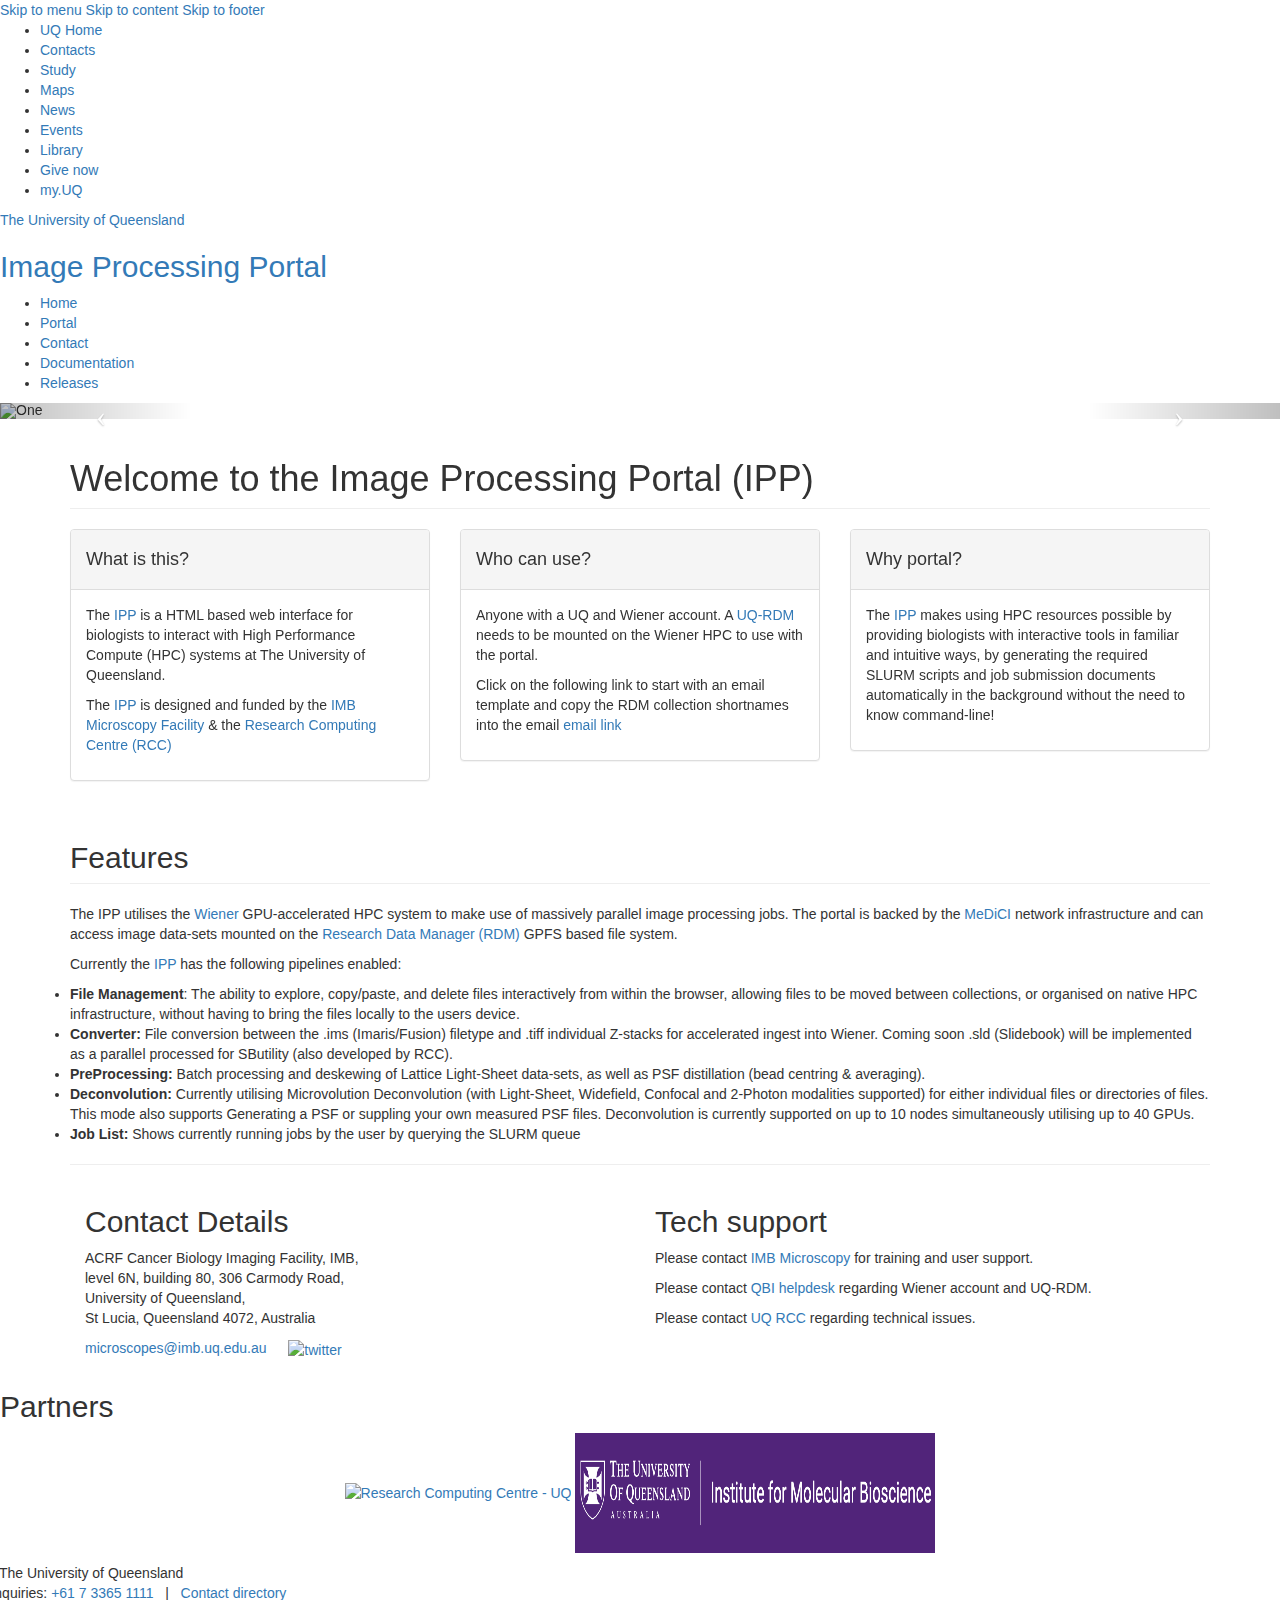
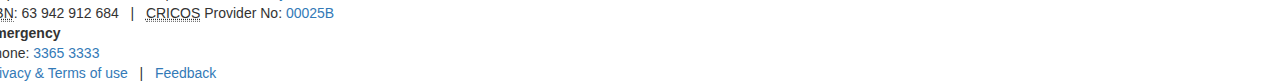
==== index.html @ eaac296a "remove google slides" ====
<!DOCTYPE html>
<!--[if lt IE 7]> <html class="lt-ie9 lt-ie8 lt-ie7" lang="en" dir="ltr"> <![endif]-->
<!--[if IE 7]> <html class="lte-ie7 lt-ie9 lt-ie8" lang="en" dir="ltr"> <![endif]-->
<!--[if IE 8]> <html class="lte-ie8 lt-ie9" lang="en" dir="ltr"> <![endif]-->
<!--[if lte IE 9]> <html class="lte-ie9" lang="en" dir="ltr"> <![endif]-->
<!--[if gt IE 9]><!-->
<html xmlns="http://www.w3.org/1999/xhtml" lang="en" dir="ltr">
<!--<![endif]-->
<head>
<meta http-equiv="Content-Type" content="text/html; charset=utf-8" />
<meta http-equiv="encoding" content="utf-8" />


<!-- Bootstrap Core CSS -->
<link href="bootstrap.min.css" rel="stylesheet">


<link rel="shortcut icon" href="https://web-publishing.uq.edu.au/sites/all/themes/custom/uq_standard/favicon.ico" type="image/vnd.microsoft.icon" />
<meta name="viewport" content="width=device-width,initial-scale=1" />
<title>Image Processing Portal - The University of Queensland, Australia</title>
<!--link type="text/css" rel="stylesheet" href="https://static.uq.net.au/v1/fonts/Roboto/roboto.css" media="all" />
<style type="text/css" media="all">
@import url("https://web-publishing.uq.edu.au/sites/all/themes/custom/uq_standard/css/styles.css?olt1wp");
</style>
<style type="text/css" media="print">
@import url("https://web-publishing.uq.edu.au/sites/all/themes/custom/uq_standard/css/print.css?olt1wp");
</style-->

<style type="text/css" media="all">
@import url("style/uq/css/styles.css");
</style>
<style type="text/css" media="print">
@import url("style/uq/css/print.css");
</style>


</head>
<div class="skip-link"> <a href="#main-menu" class="element-invisible element-focusable">Skip to menu</a> <a href="#main-content" class="element-invisible element-focusable">Skip to content</a> <a href="#site-footer" class="element-invisible element-focusable">Skip to footer</a> </div>
<div class="site-header">
  <div class="site-header__global-menu">
    <div class="global-menu hide-for-small-only">
      <ul class="global-menu__list">
        <li class="global-menu__item"><a href="https://www.uq.edu.au/" accesskey="1" class="global-menu__link">UQ Home</a></li>
        <li class="global-menu__item"><a href="https://www.uq.edu.au/contacts/" accesskey="2" class="global-menu__link">Contacts</a></li>
        <li class="global-menu__item"><a href="https://www.uq.edu.au/study/" accesskey="3" class="global-menu__link">Study</a></li>
        <li class="global-menu__item"><a href="https://www.uq.edu.au/maps/" accesskey="4" class="global-menu__link">Maps</a></li>
        <li class="global-menu__item"><a href="https://www.uq.edu.au/news/" accesskey="5" class="global-menu__link">News</a></li>
        <li class="global-menu__item"><a href="https://www.uq.edu.au/events/" accesskey="6" class="global-menu__link">Events</a></li>
        <li class="global-menu__item"><a href="https://www.library.uq.edu.au/" accesskey="7" class="global-menu__link">Library</a></li>
        <li class="global-menu__item"><a href="https://www.uq.edu.au/giving/" class="global-menu__link">Give now</a></li>
        <li class="global-menu__item"><a href="https://my.uq.edu.au/" accesskey="8" class="global-menu__link">my.UQ</a></li>
      </ul>
    </div>
  </div>
  <div class="site-header__content">
    <div class="columns medium-11 large-8"> <a href="https://www.uq.edu.au/" title="UQ Homepage" class="uq-logo">The University of Queensland</a>
      <h2 class="site-title has-2-lines"><a class="site-title__link" rel="home" title="Image Processing Portal" href="https://uq.edu.au/">Image Processing Portal<br>
        </a></h2>
    </div>
  </div>
</div>
  <div class="navigation">
    <div class="region region-navigation">
      <div id="block-system-main-menu" class="block block-system block-menu main-menu">
        <ul class="menu" id="main-menu">
          <li class="leaf"><a id="home-btn" href="#" title="home" class="menu__link active">Home</a></li>
          <li class="leaf"><a id="portal-btn" target="_blank" href="/" title="portal" class="menu__link">Portal</a></li>
          <li class="leaf"><a id="contact-btn" href="#contact" title="contact" class="menu__link">Contact</a></li>
          <li class="leaf"><a id="support-btn" target="_blank" href="https://uq-rcc.github.io/ipp-docs/" title="support" class="menu__link">Documentation</a></li>
          <li class="leaf"><a id="releases-btn" target="_blank" href="https://github.com/UQ-RCC/ipp/releases" title="releases" class="menu__link">Releases</a></li>
        </ul>
      </div>
    </div>
  </div>
  <!-- Header Carousel -->
  <header id="myCarousel" class="carousel slide" ng-hide="toolbarHidden">
      <!-- Indicators -->
      <ol class="carousel-indicators">
          <li data-target="#myCarousel" data-slide-to="0" class="active"></li>
          <li data-target="#myCarousel" data-slide-to="1"></li>
      </ol>

      <!-- Wrapper for slides -->
      <div class="carousel-inner">
          <div class="item active carousel-share">
              <img src="images/microscopy/facilities-hero1.jpg" alt="One"/>
          </div>
          <div class="item carousel-share">
              <img src="images/microscopy/facilities-hero2.jpg" alt="Two"/>
          </div>
      </div>

      <!-- Controls -->
      <a class="left carousel-control" href="#myCarousel" data-slide="prev">
          <span class="icon-prev"></span>
      </a>
      <a class="right carousel-control" href="#myCarousel" data-slide="next">
          <span class="icon-next"></span>
      </a>
  </header>


<div class="page">
      <div class="container">
        <!-- Marketing Icons Section -->
        <div class="row">
            <div class="col-lg-12">
                <h1 class="page-header">
                    Welcome to the Image Processing Portal (IPP)
                </h1>
            </div>
            <div class="col-md-4">
                <div class="panel panel-default">
                    <div class="panel-heading">
                        <h4><i class="fa fa-fw fa-magic"></i> What is this? </h4>
                    </div>
                    <div class="panel-body">
                      <p>The <a href="https://imbmicroscopy.rcc.uq.edu.au/">IPP</a> is a HTML based web interface for biologists to interact with High Performance Compute (HPC) systems at The University of Queensland. <p/>
                         The <a href="https://imbmicroscopy.rcc.uq.edu.au/">IPP</a> is designed and funded by the <a href="https://imb.uq.edu.au/microscopes">IMB Microscopy Facility</a> & the <a href="https://rcc.uq.edu.au"> Research Computing Centre (RCC)</a></p>
                      <p>
                    </div>
                </div>
            </div>
            <div class="col-md-4">
                <div class="panel panel-default">
                    <div class="panel-heading">
                        <h4><i class="fa fa-user fa-fw"></i> Who can use? </h4>
                    </div>
                    <div class="panel-body">
                        <p> Anyone with a UQ and Wiener account. A <a href="https://research.uq.edu.au/rmbt/uqrdm">UQ-RDM</a> needs to be mounted on the Wiener HPC to use with the portal. 
                        <p> Click on the following link to start with an email template and copy the RDM collection shortnames into the email <a href="mailto:helpdesk@qbi.uq.edu.au?cc=microscopes@imb.uq.edu.au,h.nguyen30@uq.edu.au&subject=Wiener HPC Portal Access&body=Could you please provide me with access to the Wiener HPC via the Image Processing Portal%0A%0A I would also like to have access to the CVL desktops at Wiener.%0A%0A In addition, I will require the following RDM collections mounted on both Wiener and my institute caches:%0A* RDM short name %0A%0A%0ABest regards,">email link</a>
                    </div>
                </div>
            </div>
            <div class="col-md-4">
                <div class="panel panel-default">
                    <div class="panel-heading">
                        <h4><i class="fa fa-fw fa-cog"></i> Why portal? </h4>
                    </div>
                    <div class="panel-body">
                      <p>The <a href="https://imbmicroscopy.rcc.uq.edu.au/">IPP</a> makes using HPC resources possible by providing biologists with interactive tools in familiar and intuitive ways, by generating the required SLURM scripts and job submission documents automatically in the background without the need to know command-line! </p>
                    </div>
                </div>
            </div>
        </div>

        <!-- Features Section -->
        <div class="row" id="Features">
            <div class="col-lg-12">
                <h2 class="page-header">Features</h2>
            </div>
            <div class="col-lg-12">
              <p>The IPP utilises the <a href="https://rcc.uq.edu.au/wiener">Wiener</a> GPU-accelerated HPC system to make use of massively parallel image processing jobs. 
                The portal is backed by the <a href="https://rcc.uq.edu.au/data-storage">MeDiCI</a> network infrastructure and can access image data-sets mounted on the <a href="https://research.uq.edu.au/rmbt/uqrdm">Research Data Manager (RDM)</a> GPFS based file system.</p>  
              
                <p>Currently the <a href="https://imbmicroscopy.rcc.uq.edu.au/">IPP</a> has the following pipelines enabled:<p/>
                <li> <b>File Management</b>: The ability to explore, copy/paste, and delete files interactively from within the browser, allowing files to be moved between collections, or organised on native HPC infrastructure, without having to bring the files locally to the users device.</li>
                <li> <b>Converter:</b> File conversion between the .ims (Imaris/Fusion) filetype and .tiff individual Z-stacks for accelerated ingest into Wiener. Coming soon .sld (Slidebook) will be implemented as a parallel processed for SButility (also developed by RCC).</li>
                <li> <b>PreProcessing:</b> Batch processing and deskewing of Lattice Light-Sheet data-sets, as well as PSF distillation (bead centring & averaging).</li>
                <li> <b>Deconvolution:</b> Currently utilising Microvolution Deconvolution (with Light-Sheet, Widefield, Confocal and 2-Photon modalities supported) for either individual files or directories of files. This mode also supports Generating a PSF or suppling your own measured PSF files. Deconvolution is currently supported on up to 10 nodes simultaneously utilising up to 40 GPUs.</li>
                <li> <b>Job List:</b> Shows currently running jobs by the user by querying the SLURM queue</li>
            </div>
            <!-- <div class="col-md-6 google-slide">
                <iframe 
                    src="https://docs.google.com/presentation/d/1nQXe45Z9ANSGBQbVOdo0BhJF6jtMviodJViSt_Q4FiE/embed?start=false&loop=false&delayms=3000" 
                    frameborder="0" width="1200" height="330" allowfullscreen="true" mozallowfullscreen="true" webkitallowfullscreen="true">
                        Your browser does not support iframes
                </iframe>
            </div> -->
        </div>
        <hr>

        <div id="contact">
          <div class="col-md-6">
              <h2>Contact Details</h2>
              <p>
                  ACRF Cancer Biology Imaging Facility,
                  IMB, <br />
                  level 6N, building 80, 306 Carmody Road, <br />
                  University of Queensland, <br />
                  St Lucia, Queensland 4072, Australia
              </p>
              <p><i class="fa fa-envelope-o"></i>
                  <a href="mailto:microscopes@imb.uq.edu.au">microscopes@imb.uq.edu.au</a>
                  &emsp;
                  <a href="https://twitter.com/IMBmicroscopy"><img src="images/twitter.png" alt="twitter" class="alignnone size-full wp-image-653"/></a>
              </p>
          </div>

          <div class="col-md-6">
              <h2>Tech support</h2>
              <p>Please contact <a href="mailto:microscopes@imb.uq.edu.au">IMB Microscopy</a> for training and user support.</p>
              <p>Please contact <a href="mailto:helpdesk@qbi.uq.edu.au">QBI helpdesk</a> regarding Wiener account and UQ-RDM.</p>
              <p>Please contact <a href="mailto:rcc-support@uq.edu.au">UQ RCC</a> regarding technical issues.</p>
                
          </div>
          <hr>
        </div>
        
    </div>

</div>
<div class="page">
  <div class="page__content"> 
    
    <!-- About panel END --> 
    <!-- partners panel  START -->
    <div class="panel-separator"></div>
    <div class="section--centered section">
      <div class="section__container">
        <div class="section__header">
          <h2 class="section__title">Partners</h2>
        </div>
        <div class="section__content">
          <p style="text-align:center">
            <a href="https://rcc.uq.edu.au/">
              <img alt="Research Computing Centre - UQ" height="120" src="images/rcc-logo.jpg" width="200" />
            </a> 
            <a href="https://imb.uq.edu.au/">
              <img alt="IMB" height="120" src="images/IMB-logo.png" width="360" style="background-color:black;" />
            </a>
            <!-- <a href="https://www.tern.org.au/">
              <img alt="TERN" height="120" src="images/tern-logo.png" width="200" />
            </a> -->
          </p>
        </div>
      </div>

    </div>
    <!-- partners panel END -->   
  </div>
</div>





<div id="site-footer" class="site-footer">
  <div class="site-footer__content">
    <div class="row">
      <div class="columns large-9 medium-8"> <span class="footer__copyright">&copy; The University of Queensland</span>
        <div class="footer__contact"> Enquiries: <a href="tel:+61733651111" class="footer__link footer__enquiries-phone">+61 7 3365 1111</a> &nbsp; | &nbsp; <a href="https://uq.edu.au/contacts" class="footer__link footer__contacts-link">Contact directory</a> </div>
        <div class="footer__meta"> <abbr title="Australian Business Number">ABN</abbr>: 63 942 912 684 &nbsp; | &nbsp; <abbr title="Commonwealth Register of Institutions and Courses for Overseas Students">CRICOS</abbr> Provider No: <a class="footer__link cricos__link" href="https://www.uq.edu.au/about/cricos-link" rel="external">00025B</a> </div>
      </div>
      <div class="columns large-3 medium-4">
        <div class="site-footer__emergency-contact"> <strong class="site-footer__sub-title">Emergency</strong><br>
          Phone: <a href="tel:+61733653333" class="footer__link footer__emergency-phone">3365 3333</a> </div>
      </div>
    </div>
    <div class="row">
      <div class="site-footer__footer">
        <div class="columns large-9 medium-8"> <a href="https://www.uq.edu.au/terms-of-use/" rel="external" class="footer__link footer__terms-link">Privacy &amp; Terms of use</a> &nbsp; | &nbsp; <a href="https://www.uq.edu.au/feedback?r=https%3A//engage.uq.edu.au/" rel="external" class="footer__link footer__feedback-link">Feedback</a> </div>
      </div>
    </div>
  </div>
</div>


<!-- jQuery -->
<script src="js/jquery.js"></script>
<!-- Bootstrap Core JavaScript -->
<script src="js/bootstrap.min.js"></script>
<!-- Script to Activate the Carousel -->
<script>
$('.carousel').carousel({
    interval: 5000
})
</script>

</body>
</html>
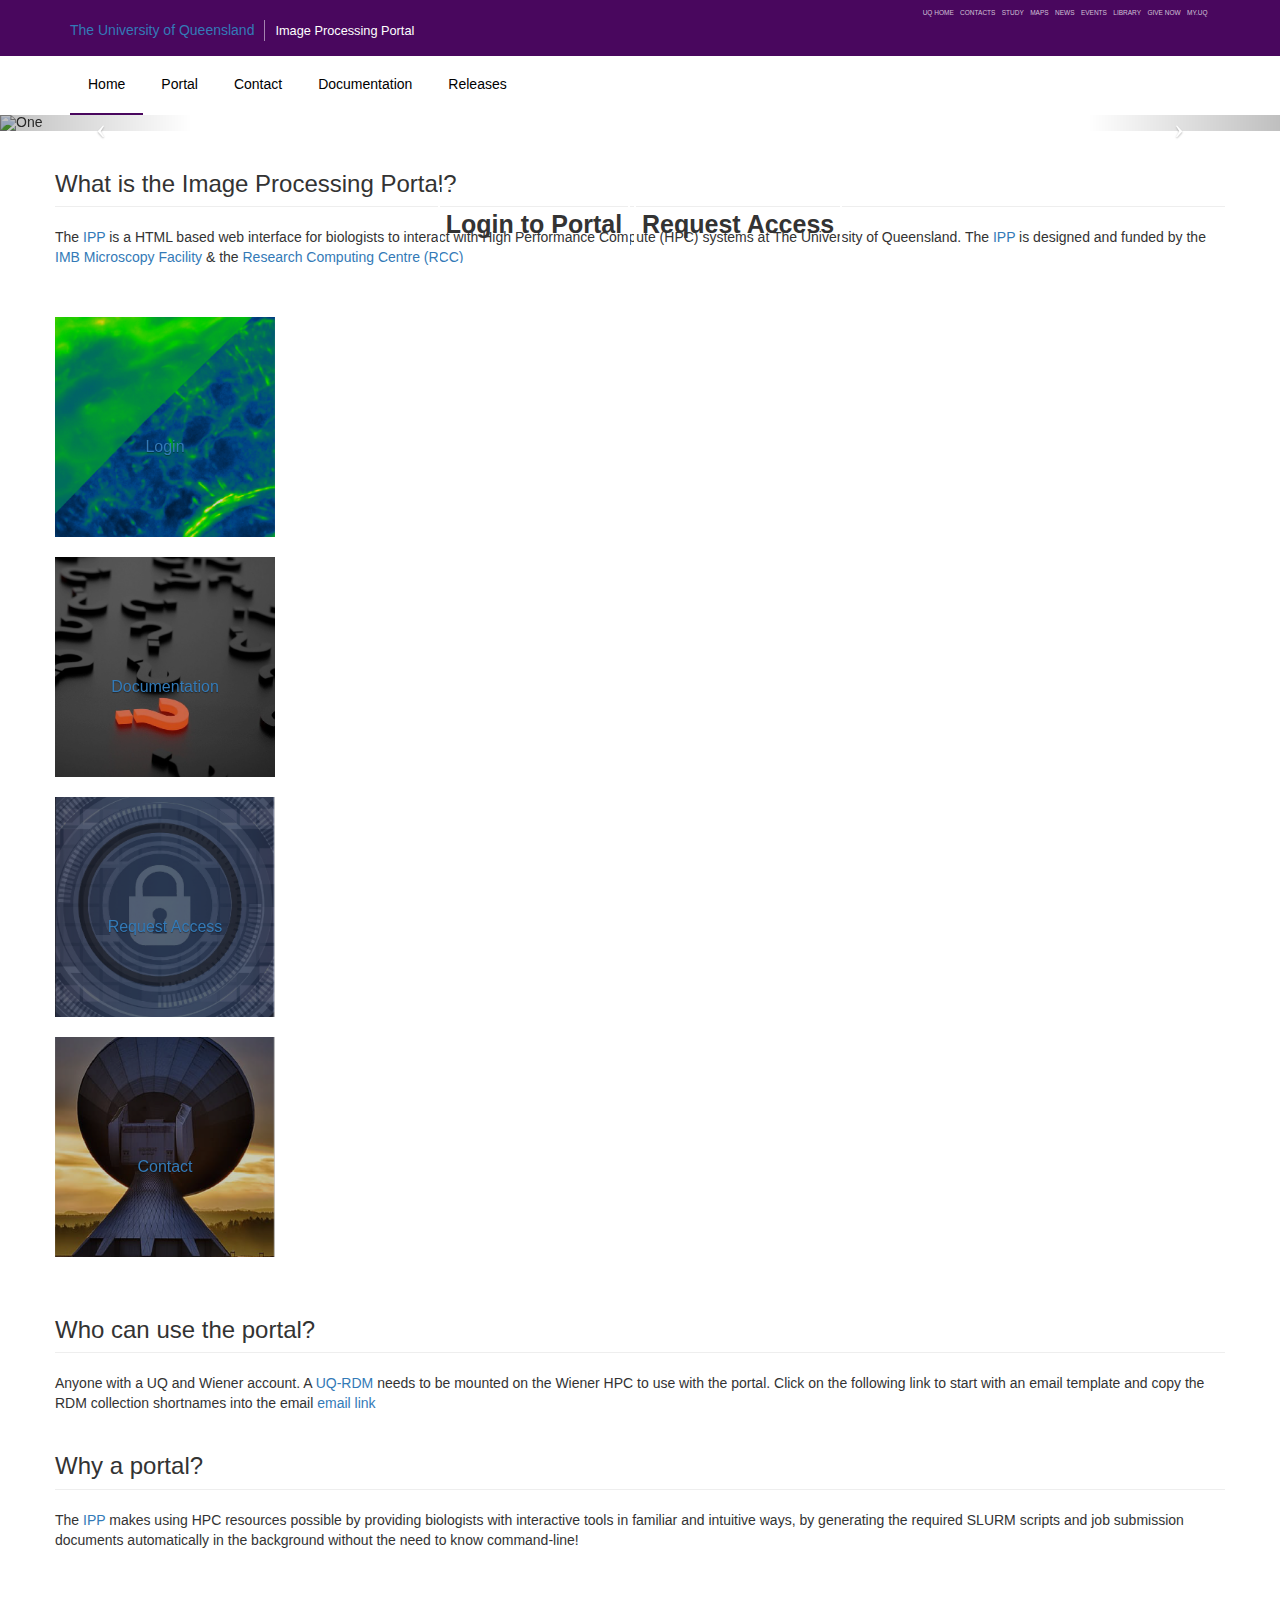
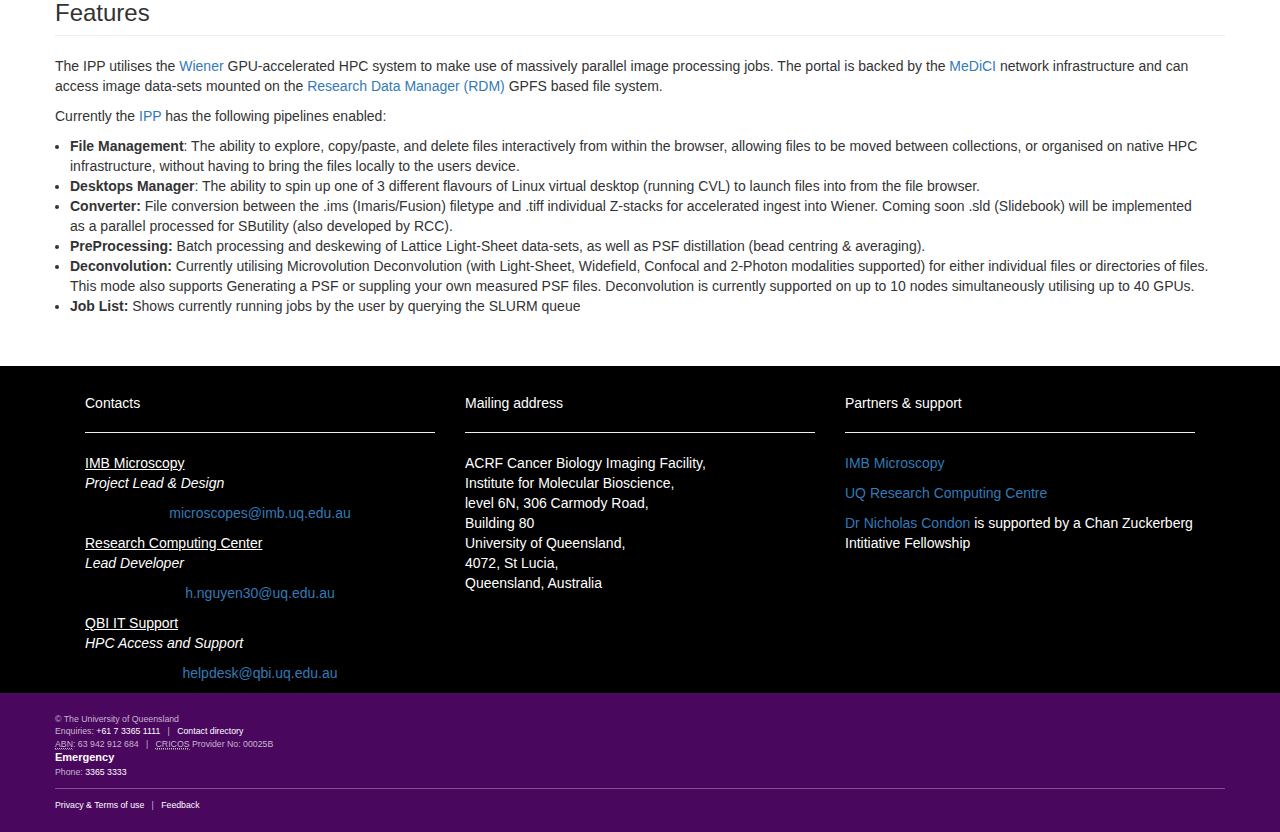
==== commit c42037da: "update frontpage" ====
--- a/index.html
+++ b/index.html
@@ -33,7 +33,33 @@
 @import url("style/uq/css/print.css");
 </style>
 
-
+<style>
+  #overlay{
+      position: absolute;
+      padding: 0;
+      top: 70px;
+      left: 0;
+      width: 100%;
+      height: 80px;
+      background-color: Transparent;
+      opacity: 1;
+      transition: opacity .5s;
+      z-index: 0;
+    }
+
+    button {
+      background: none;
+      border: 2px solid white;/* this is for button border*/
+      position: relative;
+      height: 80px;
+      font-size: 25px;
+      font-weight: bold;
+    }
+
+    
+
+  </style>
+  
 </head>
 <div class="skip-link"> <a href="#main-menu" class="element-invisible element-focusable">Skip to menu</a> <a href="#main-content" class="element-invisible element-focusable">Skip to content</a> <a href="#site-footer" class="element-invisible element-focusable">Skip to footer</a> </div>
 <div class="site-header">
@@ -64,7 +90,7 @@
       <div id="block-system-main-menu" class="block block-system block-menu main-menu">
         <ul class="menu" id="main-menu">
           <li class="leaf"><a id="home-btn" href="#" title="home" class="menu__link active">Home</a></li>
-          <li class="leaf"><a id="portal-btn" target="_blank" href="/" title="portal" class="menu__link">Portal</a></li>
+          <li class="leaf"><a id="portal-btn" href="/portal/" title="portal" class="menu__link">Portal</a></li>
           <li class="leaf"><a id="contact-btn" href="#contact" title="contact" class="menu__link">Contact</a></li>
           <li class="leaf"><a id="support-btn" target="_blank" href="https://uq-rcc.github.io/ipp-docs/" title="support" class="menu__link">Documentation</a></li>
           <li class="leaf"><a id="releases-btn" target="_blank" href="https://github.com/UQ-RCC/ipp/releases" title="releases" class="menu__link">Releases</a></li>
@@ -73,7 +99,7 @@
     </div>
   </div>
   <!-- Header Carousel -->
-  <header id="myCarousel" class="carousel slide" ng-hide="toolbarHidden">
+  <header id="myCarousel" class="carousel slide">
       <!-- Indicators -->
       <ol class="carousel-indicators">
           <li data-target="#myCarousel" data-slide-to="0" class="active"></li>
@@ -97,141 +123,192 @@
       <a class="right carousel-control" href="#myCarousel" data-slide="next">
           <span class="icon-next"></span>
       </a>
+
+      <div id="overlay" align="center">
+          <button onclick="window.location.href='/portal/'">Login to Portal</button>
+          <button onclick="window.open('mailto:microscopes@imb.uq.edu.au?&subject=Wiener HPC Portal Access&body=Could you please provide me with access to the Wiener HPC via the Image Processing Portal%0A%0A I would also like to have access to the CVL desktops at Wiener.%0A%0A In addition, I will require the following RDM collections mounted on both Wiener and my institute caches:%0A* RDM short name %0A%0A%0ABest regards,')">Request Access</button>
+      </div>
+
   </header>
 
 
-<div class="page">
-      <div class="container">
-        <!-- Marketing Icons Section -->
-        <div class="row">
+<div class="page" style="margin-bottom: 50px;">
+  <div class="container">
+    <!-- Marketing Icons Section -->
+    <div class="row" id="what">
+      <h3 class="page-header">
+        What is the Image Processing Portal?
+      </h3>
+      The <a href="https://github.com/UQ-RCC/ipp">IPP</a> is a HTML based web interface for biologists to interact with High Performance Compute (HPC) systems at The University of Queensland.
+      The <a href="https://github.com/UQ-RCC/ipp">IPP</a> is designed and funded by the <a href="https://imb.uq.edu.au/microscopes">IMB Microscopy Facility</a> & the <a href="https://rcc.uq.edu.au"> Research Computing Centre (RCC)</a>
+    </div>
+    
+    <div class="row" style="margin-top: 50px;">
+
+      <div class="column large-3 medium-6">
+        <a class="card__primary-link" href="/portal/">
+          <div class="entity entity-paragraphs-item paragraphs-item-card-custom card--square card card--background-image" style="background-image: url('images/cardimages/login.png')">     
+            <div class="card__header"></div>
+            <div class="card__body">
+              <div class="card__content">
+                <div class="card__title"><div class="field field-type-text field-label-hidden"><div class="field-items">
+                  <div class="field-item even">Login</div></div></div></div>
+                <div class="card__summary"></div>
+              </div>
+            </div>
+        
+          </div>
+        </a>
+      </div>
+
+
+      <div class="column large-3 medium-6">
+        <a class="card__primary-link" href="https://uq-rcc.github.io/ipp-docs/" target="_blank">
+          <div class="entity entity-paragraphs-item paragraphs-item-card-custom card--square card card--background-image" style="background-image: url('images/cardimages/documentation.png')">     
+            <div class="card__header"></div>
+            <div class="card__body">
+              <div class="card__content">
+                <div class="card__title"><div class="field field-type-text field-label-hidden"><div class="field-items">
+                  <div class="field-item even">Documentation</div></div></div></div>
+                <div class="card__summary"></div>
+              </div>
+            </div>
+          </div>
+        </a>
+      </div>
+
+      <div class="column large-3 medium-6">
+        <a class="card__primary-link" href="mailto:microscopes@imb.uq.edu.au?&subject=Wiener HPC Portal Access&body=Could you please provide me with access to the Wiener HPC via the Image Processing Portal%0A%0A I would also like to have access to the CVL desktops at Wiener.%0A%0A In addition, I will require the following RDM collections mounted on both Wiener and my institute caches:%0A* RDM short name %0A%0A%0ABest regards," target="_blank">
+          <div class="entity entity-paragraphs-item paragraphs-item-card-custom card--square card card--background-image" style="background-image: url('images/cardimages/requestaccess.png')">     
+            <div class="card__header"></div>
+            <div class="card__body">
+              <div class="card__content">
+                <div class="card__title"><div class="field field-type-text field-label-hidden"><div class="field-items">
+                  <div class="field-item even">Request Access</div></div></div></div>
+                <div class="card__summary"></div>
+              </div>
+            </div>
+          </div>
+        </a>
+      </div>
+
+      
+      <div class="column large-3 medium-6">
+        <a class="card__primary-link" href="#contact">
+          <div class="entity entity-paragraphs-item paragraphs-item-card-custom card--square card card--background-image" style="background-image: url('images/cardimages/contact.png')">     
+            <div class="card__header"></div>
+            <div class="card__body">
+              <div class="card__content">
+                <div class="card__title"><div class="field field-type-text field-label-hidden"><div class="field-items">
+                  <div class="field-item even">Contact</div></div></div></div>
+                <div class="card__summary"></div>
+              </div>
+            </div>
+          </div>
+        </a>
+      </div>
+
+
+    </div>
+
+    <div class="row" id="who">    
+      <h3 class="page-header">
+        Who can use the portal?
+      </h3>
+      Anyone with a UQ and Wiener account. A <a href="https://research.uq.edu.au/rmbt/uqrdm">UQ-RDM</a> needs to be mounted on the Wiener HPC to use with the portal. 
+      Click on the following link to start with an email template and copy the RDM collection shortnames into the email <a href="mailto:microscopes@imb.uq.edu.au?&subject=Wiener HPC Portal Access&body=Could you please provide me with access to the Wiener HPC via the Image Processing Portal%0A%0A I would also like to have access to the CVL desktops at Wiener.%0A%0A In addition, I will require the following RDM collections mounted on both Wiener and my institute caches:%0A* RDM short name %0A%0A%0ABest regards,">email link</a>
+    </div>
+
+    <div class="row" id="why">
+      <h3 class="page-header">
+        Why a portal?
+      </h3>
+        <p>The <a href="https://github.com/UQ-RCC/ipp">IPP</a> makes using HPC resources possible by providing biologists with interactive tools in familiar and intuitive ways, by generating the required SLURM scripts and job submission documents automatically in the background without the need to know command-line!
+    </div>  
+
+    <!-- Features Section -->
+    <div class="row" id="Features">
+        <h3 class="page-header">Features</h3>
+          <p>The IPP utilises the <a href="https://rcc.uq.edu.au/wiener">Wiener</a> GPU-accelerated HPC system to make use of massively parallel image processing jobs. 
+            The portal is backed by the <a href="https://rcc.uq.edu.au/data-storage">MeDiCI</a> network infrastructure and can access image data-sets mounted on the <a href="https://research.uq.edu.au/rmbt/uqrdm">Research Data Manager (RDM)</a> GPFS based file system.</p>  
+          
+            <p>Currently the <a href="https://github.com/UQ-RCC/ipp">IPP</a> has the following pipelines enabled:<p/>
             <div class="col-lg-12">
-                <h1 class="page-header">
-                    Welcome to the Image Processing Portal (IPP)
-                </h1>
-            </div>
-            <div class="col-md-4">
-                <div class="panel panel-default">
-                    <div class="panel-heading">
-                        <h4><i class="fa fa-fw fa-magic"></i> What is this? </h4>
-                    </div>
-                    <div class="panel-body">
-                      <p>The <a href="https://imbmicroscopy.rcc.uq.edu.au/">IPP</a> is a HTML based web interface for biologists to interact with High Performance Compute (HPC) systems at The University of Queensland. <p/>
-                         The <a href="https://imbmicroscopy.rcc.uq.edu.au/">IPP</a> is designed and funded by the <a href="https://imb.uq.edu.au/microscopes">IMB Microscopy Facility</a> & the <a href="https://rcc.uq.edu.au"> Research Computing Centre (RCC)</a></p>
-                      <p>
-                    </div>
-                </div>
-            </div>
-            <div class="col-md-4">
-                <div class="panel panel-default">
-                    <div class="panel-heading">
-                        <h4><i class="fa fa-user fa-fw"></i> Who can use? </h4>
-                    </div>
-                    <div class="panel-body">
-                        <p> Anyone with a UQ and Wiener account. A <a href="https://research.uq.edu.au/rmbt/uqrdm">UQ-RDM</a> needs to be mounted on the Wiener HPC to use with the portal. 
-                        <p> Click on the following link to start with an email template and copy the RDM collection shortnames into the email <a href="mailto:helpdesk@qbi.uq.edu.au?cc=microscopes@imb.uq.edu.au,h.nguyen30@uq.edu.au&subject=Wiener HPC Portal Access&body=Could you please provide me with access to the Wiener HPC via the Image Processing Portal%0A%0A I would also like to have access to the CVL desktops at Wiener.%0A%0A In addition, I will require the following RDM collections mounted on both Wiener and my institute caches:%0A* RDM short name %0A%0A%0ABest regards,">email link</a>
-                    </div>
-                </div>
-            </div>
-            <div class="col-md-4">
-                <div class="panel panel-default">
-                    <div class="panel-heading">
-                        <h4><i class="fa fa-fw fa-cog"></i> Why portal? </h4>
-                    </div>
-                    <div class="panel-body">
-                      <p>The <a href="https://imbmicroscopy.rcc.uq.edu.au/">IPP</a> makes using HPC resources possible by providing biologists with interactive tools in familiar and intuitive ways, by generating the required SLURM scripts and job submission documents automatically in the background without the need to know command-line! </p>
-                    </div>
-                </div>
-            </div>
+              <li> <b>File Management</b>: The ability to explore, copy/paste, and delete files interactively from within the browser, allowing files to be moved between collections, or organised on native HPC infrastructure, without having to bring the files locally to the users device.</li>
+              <li> <b>Desktops Manager</b>: The ability to spin up one of 3 different flavours of Linux virtual desktop (running CVL) to launch files into from the file browser.</li>
+              <li> <b>Converter:</b> File conversion between the .ims (Imaris/Fusion) filetype and .tiff individual Z-stacks for accelerated ingest into Wiener. Coming soon .sld (Slidebook) will be implemented as a parallel processed for SButility (also developed by RCC).</li>
+              <li> <b>PreProcessing:</b> Batch processing and deskewing of Lattice Light-Sheet data-sets, as well as PSF distillation (bead centring & averaging).</li>
+              <li> <b>Deconvolution:</b> Currently utilising Microvolution Deconvolution (with Light-Sheet, Widefield, Confocal and 2-Photon modalities supported) for either individual files or directories of files. This mode also supports Generating a PSF or suppling your own measured PSF files. Deconvolution is currently supported on up to 10 nodes simultaneously utilising up to 40 GPUs.</li>
+              <li> <b>Job List:</b> Shows currently running jobs by the user by querying the SLURM queue</li>
+          </div>
+    </div>
+  </div>
+</div>
+
+
+
+<div class="page" style="background-color:black;">
+  <div class="container" id="contact"> 
+      <div class="col-md-4" style="color:white; margin-top: 20px;font-size:14px">
+        <h5>Contacts </h5>
+        <hr />
+        <div>
+          <p>
+            <u>IMB Microscopy</u><br />
+            <em>Project Lead & Design</em>
+            <div align="center">
+              <a href="mailto:microscopes@imb.uq.edu.au">microscopes@imb.uq.edu.au</a>
+            </div>
+          </p>
+          <p>
+            <u>Research Computing Center</u><br />
+            <em>Lead Developer</em>
+            <div align="center">
+              <a href="mailto:h.nguyen30@uq.edu.au">h.nguyen30@uq.edu.au</a>
+            </div>
+          </p>
+          <p>
+            <u>QBI IT Support</u><br />
+            <em>HPC Access and Support</em><br />
+            <div align="center">
+              <a href="mailto:helpdesk@qbi.uq.edu.au">helpdesk@qbi.uq.edu.au</a>
+            </div>
+          </p>
         </div>
-
-        <!-- Features Section -->
-        <div class="row" id="Features">
-            <div class="col-lg-12">
-                <h2 class="page-header">Features</h2>
-            </div>
-            <div class="col-lg-12">
-              <p>The IPP utilises the <a href="https://rcc.uq.edu.au/wiener">Wiener</a> GPU-accelerated HPC system to make use of massively parallel image processing jobs. 
-                The portal is backed by the <a href="https://rcc.uq.edu.au/data-storage">MeDiCI</a> network infrastructure and can access image data-sets mounted on the <a href="https://research.uq.edu.au/rmbt/uqrdm">Research Data Manager (RDM)</a> GPFS based file system.</p>  
-              
-                <p>Currently the <a href="https://imbmicroscopy.rcc.uq.edu.au/">IPP</a> has the following pipelines enabled:<p/>
-                <li> <b>File Management</b>: The ability to explore, copy/paste, and delete files interactively from within the browser, allowing files to be moved between collections, or organised on native HPC infrastructure, without having to bring the files locally to the users device.</li>
-                <li> <b>Converter:</b> File conversion between the .ims (Imaris/Fusion) filetype and .tiff individual Z-stacks for accelerated ingest into Wiener. Coming soon .sld (Slidebook) will be implemented as a parallel processed for SButility (also developed by RCC).</li>
-                <li> <b>PreProcessing:</b> Batch processing and deskewing of Lattice Light-Sheet data-sets, as well as PSF distillation (bead centring & averaging).</li>
-                <li> <b>Deconvolution:</b> Currently utilising Microvolution Deconvolution (with Light-Sheet, Widefield, Confocal and 2-Photon modalities supported) for either individual files or directories of files. This mode also supports Generating a PSF or suppling your own measured PSF files. Deconvolution is currently supported on up to 10 nodes simultaneously utilising up to 40 GPUs.</li>
-                <li> <b>Job List:</b> Shows currently running jobs by the user by querying the SLURM queue</li>
-            </div>
-            <!-- <div class="col-md-6 google-slide">
-                <iframe 
-                    src="https://docs.google.com/presentation/d/1nQXe45Z9ANSGBQbVOdo0BhJF6jtMviodJViSt_Q4FiE/embed?start=false&loop=false&delayms=3000" 
-                    frameborder="0" width="1200" height="330" allowfullscreen="true" mozallowfullscreen="true" webkitallowfullscreen="true">
-                        Your browser does not support iframes
-                </iframe>
-            </div> -->
+      </div>    
+
+      <div class="col-md-4" style="color:white; margin-top: 20px;font-size:14px">
+        <h5>Mailing address </h5>
+        <hr />
+        <div>
+          ACRF Cancer Biology Imaging Facility, <br />
+          Institute for Molecular Bioscience, <br />
+          level 6N, 306 Carmody Road, <br />
+          Building 80 <br /> 
+          University of Queensland, <br />
+          4072, St Lucia, <br />
+          Queensland, Australia
         </div>
-        <hr>
-
-        <div id="contact">
-          <div class="col-md-6">
-              <h2>Contact Details</h2>
-              <p>
-                  ACRF Cancer Biology Imaging Facility,
-                  IMB, <br />
-                  level 6N, building 80, 306 Carmody Road, <br />
-                  University of Queensland, <br />
-                  St Lucia, Queensland 4072, Australia
-              </p>
-              <p><i class="fa fa-envelope-o"></i>
-                  <a href="mailto:microscopes@imb.uq.edu.au">microscopes@imb.uq.edu.au</a>
-                  &emsp;
-                  <a href="https://twitter.com/IMBmicroscopy"><img src="images/twitter.png" alt="twitter" class="alignnone size-full wp-image-653"/></a>
-              </p>
-          </div>
-
-          <div class="col-md-6">
-              <h2>Tech support</h2>
-              <p>Please contact <a href="mailto:microscopes@imb.uq.edu.au">IMB Microscopy</a> for training and user support.</p>
-              <p>Please contact <a href="mailto:helpdesk@qbi.uq.edu.au">QBI helpdesk</a> regarding Wiener account and UQ-RDM.</p>
-              <p>Please contact <a href="mailto:rcc-support@uq.edu.au">UQ RCC</a> regarding technical issues.</p>
-                
-          </div>
-          <hr>
+      </div>    
+
+      <div class="col-md-4" style="color:white; margin-top: 20px;font-size:14px">
+        <h5> Partners & support </h5>
+        <hr />
+        <div>
+          <p>
+            <a href="https://imb.uq.edu.au/microscopy">IMB Microscopy</a> 
+          </p>
+          <p>
+            <a href="https://rcc.uq.edu.au/">UQ Research Computing Centre</a> 
+          </p>
+          <p>
+            <a href="https://imb.uq.edu.au/profile/356/nicholas-condon">Dr Nicholas Condon</a> is supported by a Chan Zuckerberg Intitiative Fellowship
+          </p>
         </div>
-        
-    </div>
-
+      </div> 
+   
+  </div>
 </div>
-<div class="page">
-  <div class="page__content"> 
-    
-    <!-- About panel END --> 
-    <!-- partners panel  START -->
-    <div class="panel-separator"></div>
-    <div class="section--centered section">
-      <div class="section__container">
-        <div class="section__header">
-          <h2 class="section__title">Partners</h2>
-        </div>
-        <div class="section__content">
-          <p style="text-align:center">
-            <a href="https://rcc.uq.edu.au/">
-              <img alt="Research Computing Centre - UQ" height="120" src="images/rcc-logo.jpg" width="200" />
-            </a> 
-            <a href="https://imb.uq.edu.au/">
-              <img alt="IMB" height="120" src="images/IMB-logo.png" width="360" style="background-color:black;" />
-            </a>
-            <!-- <a href="https://www.tern.org.au/">
-              <img alt="TERN" height="120" src="images/tern-logo.png" width="200" />
-            </a> -->
-          </p>
-        </div>
-      </div>
-
-    </div>
-    <!-- partners panel END -->   
-  </div>
-</div>
-
-
 
 
 
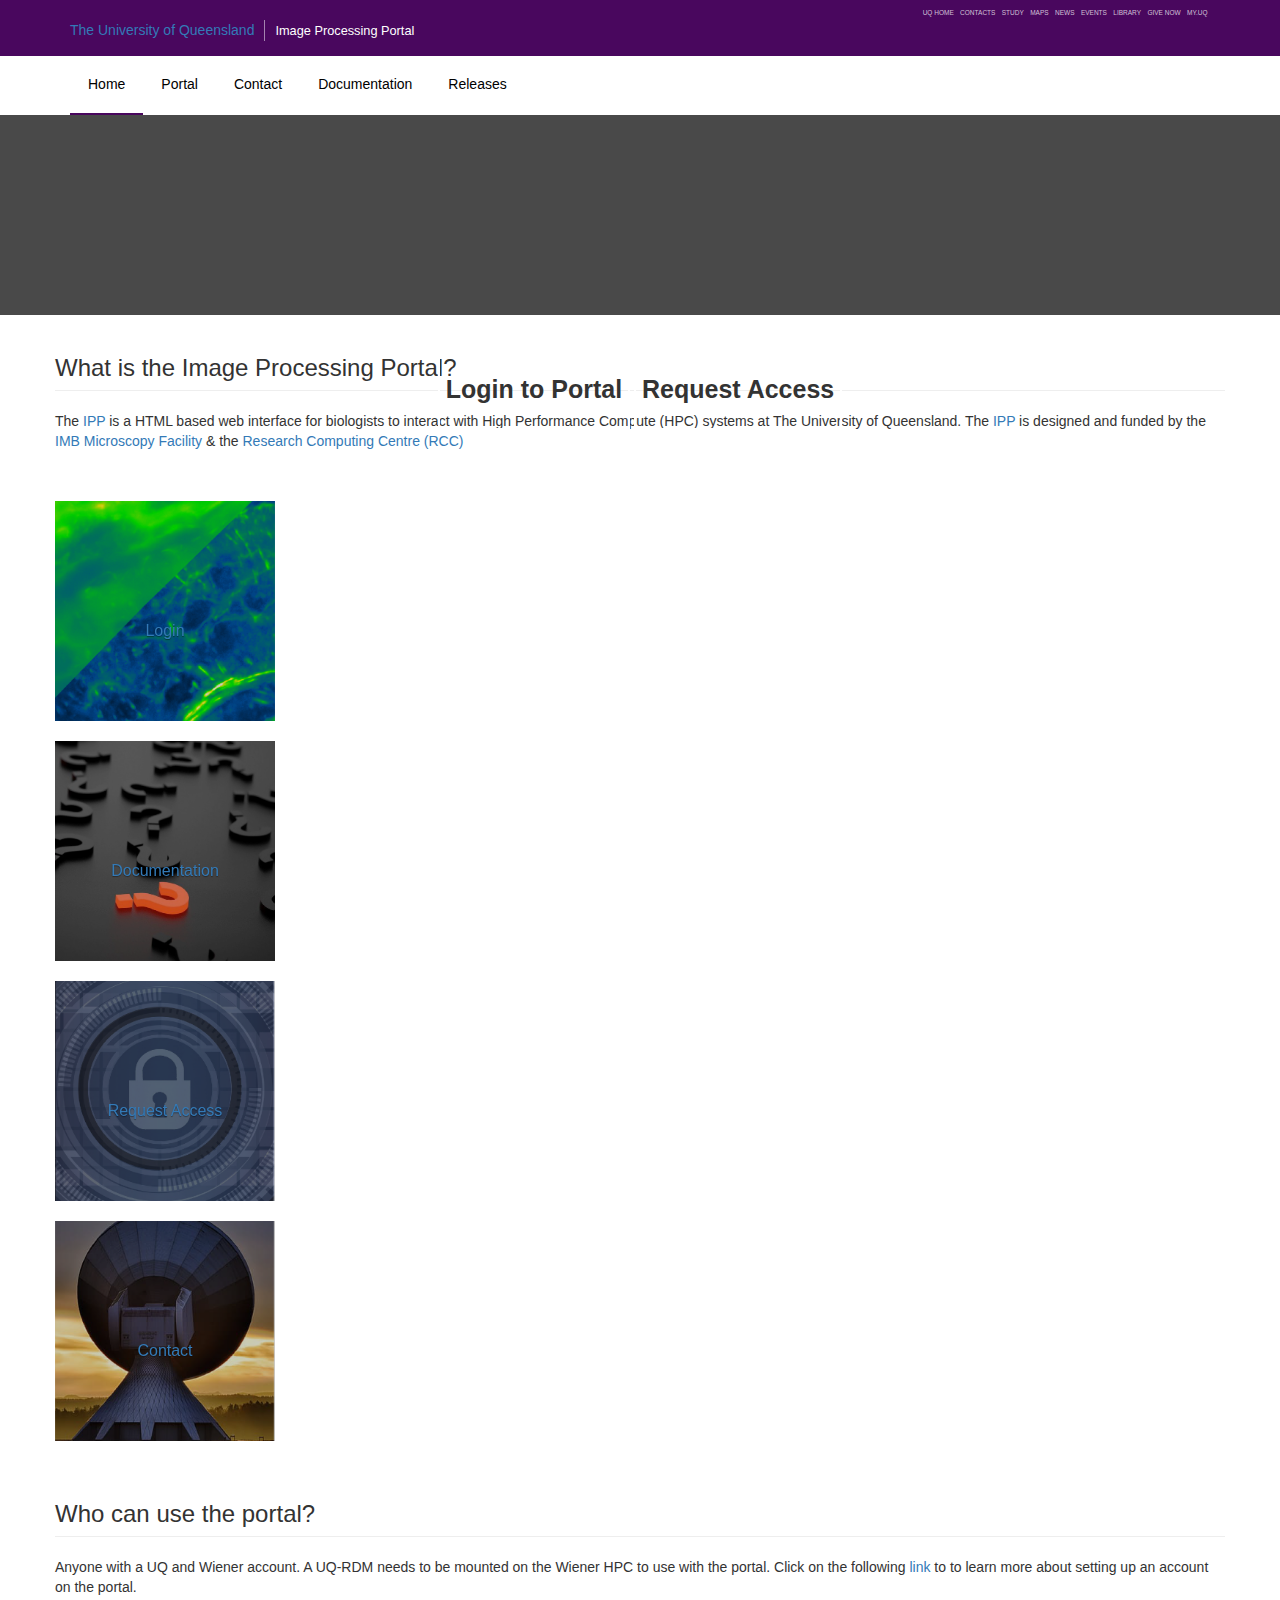
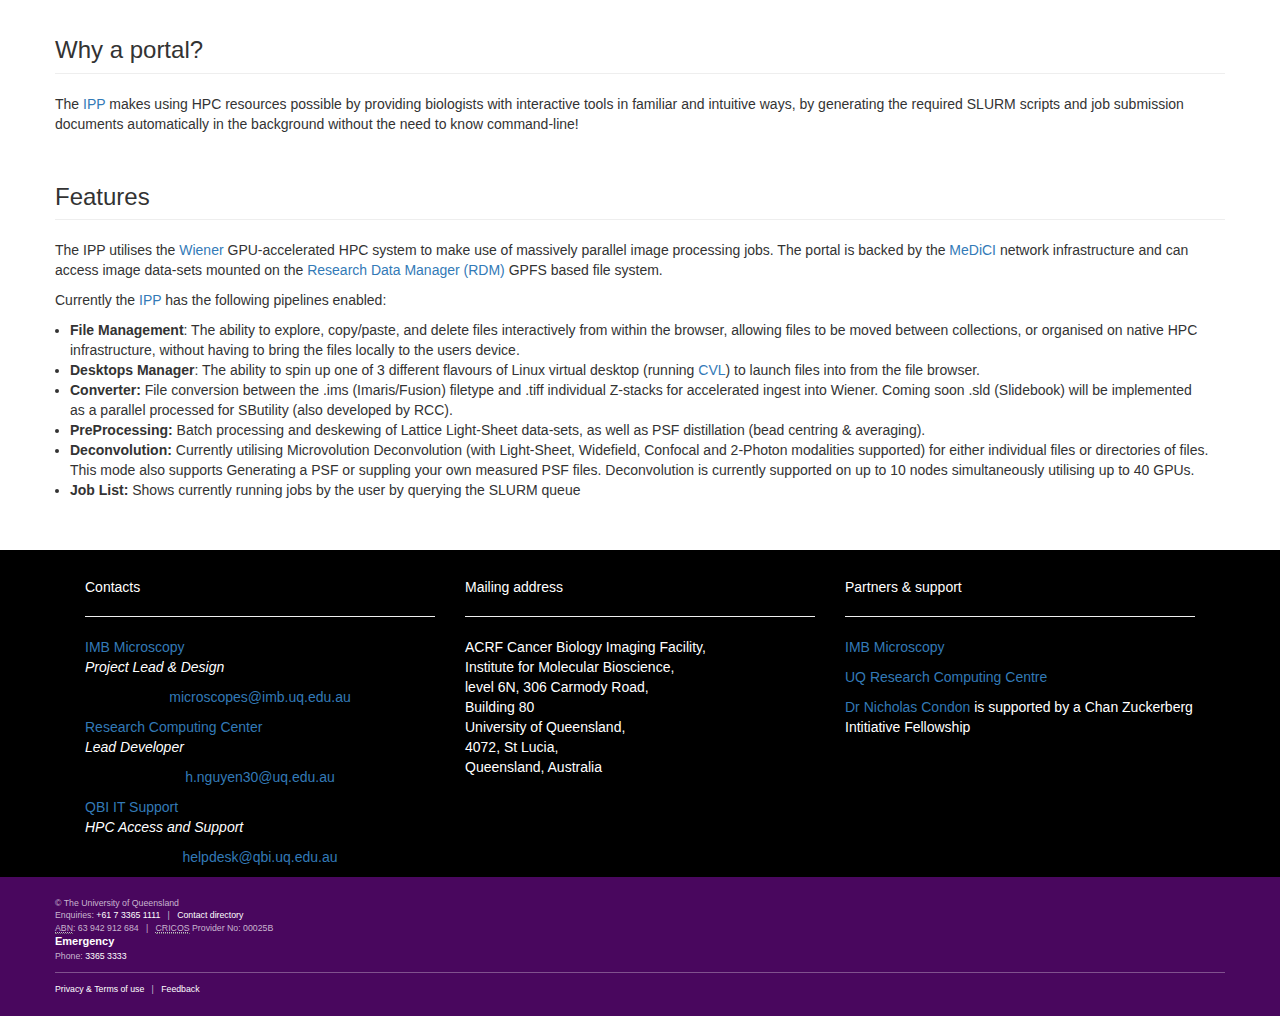
==== commit de7ae671: "fix few things as requested" ====
--- a/index.html
+++ b/index.html
@@ -37,7 +37,7 @@
   #overlay{
       position: absolute;
       padding: 0;
-      top: 70px;
+      top: 350px;
       left: 0;
       width: 100%;
       height: 80px;
@@ -98,39 +98,16 @@
       </div>
     </div>
   </div>
-  <!-- Header Carousel -->
-  <header id="myCarousel" class="carousel slide">
-      <!-- Indicators -->
-      <ol class="carousel-indicators">
-          <li data-target="#myCarousel" data-slide-to="0" class="active"></li>
-          <li data-target="#myCarousel" data-slide-to="1"></li>
-      </ol>
-
-      <!-- Wrapper for slides -->
-      <div class="carousel-inner">
-          <div class="item active carousel-share">
-              <img src="images/microscopy/facilities-hero1.jpg" alt="One"/>
-          </div>
-          <div class="item carousel-share">
-              <img src="images/microscopy/facilities-hero2.jpg" alt="Two"/>
-          </div>
-      </div>
-
-      <!-- Controls -->
-      <a class="left carousel-control" href="#myCarousel" data-slide="prev">
-          <span class="icon-prev"></span>
-      </a>
-      <a class="right carousel-control" href="#myCarousel" data-slide="next">
-          <span class="icon-next"></span>
-      </a>
-
+
+  <div class="panel-pane__content">
+    <div class="hero-banner--thin light-palette hero-banner hero-banner--background-image" style="background-image:url(&quot;images/microscopy/facilities-hero1.jpg&quot;)">
       <div id="overlay" align="center">
-          <button onclick="window.location.href='/portal/'">Login to Portal</button>
-          <button onclick="window.open('mailto:microscopes@imb.uq.edu.au?&subject=Wiener HPC Portal Access&body=Could you please provide me with access to the Wiener HPC via the Image Processing Portal%0A%0A I would also like to have access to the CVL desktops at Wiener.%0A%0A In addition, I will require the following RDM collections mounted on both Wiener and my institute caches:%0A* RDM short name %0A%0A%0ABest regards,')">Request Access</button>
-      </div>
-
-  </header>
-
+        <button onclick="window.location.href='/portal/'">Login to Portal</button>
+        <button onclick="window.open('https://uq-rcc.github.io/ipp-docs/#/access')">Request Access</button>
+      </div>
+    </div>
+  </div>
+  
 
 <div class="page" style="margin-bottom: 50px;">
   <div class="container">
@@ -178,7 +155,7 @@
       </div>
 
       <div class="column large-3 medium-6">
-        <a class="card__primary-link" href="mailto:microscopes@imb.uq.edu.au?&subject=Wiener HPC Portal Access&body=Could you please provide me with access to the Wiener HPC via the Image Processing Portal%0A%0A I would also like to have access to the CVL desktops at Wiener.%0A%0A In addition, I will require the following RDM collections mounted on both Wiener and my institute caches:%0A* RDM short name %0A%0A%0ABest regards," target="_blank">
+        <a class="card__primary-link" href="https://uq-rcc.github.io/ipp-docs/#/access" target="_blank">
           <div class="entity entity-paragraphs-item paragraphs-item-card-custom card--square card card--background-image" style="background-image: url('images/cardimages/requestaccess.png')">     
             <div class="card__header"></div>
             <div class="card__body">
@@ -215,8 +192,7 @@
       <h3 class="page-header">
         Who can use the portal?
       </h3>
-      Anyone with a UQ and Wiener account. A <a href="https://research.uq.edu.au/rmbt/uqrdm">UQ-RDM</a> needs to be mounted on the Wiener HPC to use with the portal. 
-      Click on the following link to start with an email template and copy the RDM collection shortnames into the email <a href="mailto:microscopes@imb.uq.edu.au?&subject=Wiener HPC Portal Access&body=Could you please provide me with access to the Wiener HPC via the Image Processing Portal%0A%0A I would also like to have access to the CVL desktops at Wiener.%0A%0A In addition, I will require the following RDM collections mounted on both Wiener and my institute caches:%0A* RDM short name %0A%0A%0ABest regards,">email link</a>
+      Anyone with a UQ and Wiener account. A UQ-RDM needs to be mounted on the Wiener HPC to use with the portal. Click on the following <a href="https://uq-rcc.github.io/ipp-docs/#/access">link</a> to to learn more about setting up an account on the portal.
     </div>
 
     <div class="row" id="why">
@@ -235,7 +211,7 @@
             <p>Currently the <a href="https://github.com/UQ-RCC/ipp">IPP</a> has the following pipelines enabled:<p/>
             <div class="col-lg-12">
               <li> <b>File Management</b>: The ability to explore, copy/paste, and delete files interactively from within the browser, allowing files to be moved between collections, or organised on native HPC infrastructure, without having to bring the files locally to the users device.</li>
-              <li> <b>Desktops Manager</b>: The ability to spin up one of 3 different flavours of Linux virtual desktop (running CVL) to launch files into from the file browser.</li>
+              <li> <b>Desktops Manager</b>: The ability to spin up one of 3 different flavours of Linux virtual desktop (running <a href="https://www.cvl.org.au/">CVL</a>) to launch files into from the file browser.</li>
               <li> <b>Converter:</b> File conversion between the .ims (Imaris/Fusion) filetype and .tiff individual Z-stacks for accelerated ingest into Wiener. Coming soon .sld (Slidebook) will be implemented as a parallel processed for SButility (also developed by RCC).</li>
               <li> <b>PreProcessing:</b> Batch processing and deskewing of Lattice Light-Sheet data-sets, as well as PSF distillation (bead centring & averaging).</li>
               <li> <b>Deconvolution:</b> Currently utilising Microvolution Deconvolution (with Light-Sheet, Widefield, Confocal and 2-Photon modalities supported) for either individual files or directories of files. This mode also supports Generating a PSF or suppling your own measured PSF files. Deconvolution is currently supported on up to 10 nodes simultaneously utilising up to 40 GPUs.</li>
@@ -254,21 +230,21 @@
         <hr />
         <div>
           <p>
-            <u>IMB Microscopy</u><br />
+            <a href="https://imb.uq.edu.au/microscopy" target="blank">IMB Microscopy</a><br />
             <em>Project Lead & Design</em>
             <div align="center">
               <a href="mailto:microscopes@imb.uq.edu.au">microscopes@imb.uq.edu.au</a>
             </div>
           </p>
           <p>
-            <u>Research Computing Center</u><br />
+            <a href="https://rcc.uq.edu.au/" target="blank">Research Computing Center</a><br />
             <em>Lead Developer</em>
             <div align="center">
               <a href="mailto:h.nguyen30@uq.edu.au">h.nguyen30@uq.edu.au</a>
             </div>
           </p>
           <p>
-            <u>QBI IT Support</u><br />
+            <a href="https://qbi.uq.edu.au/research/facilities/information-technology-services" target="blank">QBI IT Support</a><br />
             <em>HPC Access and Support</em><br />
             <div align="center">
               <a href="mailto:helpdesk@qbi.uq.edu.au">helpdesk@qbi.uq.edu.au</a>
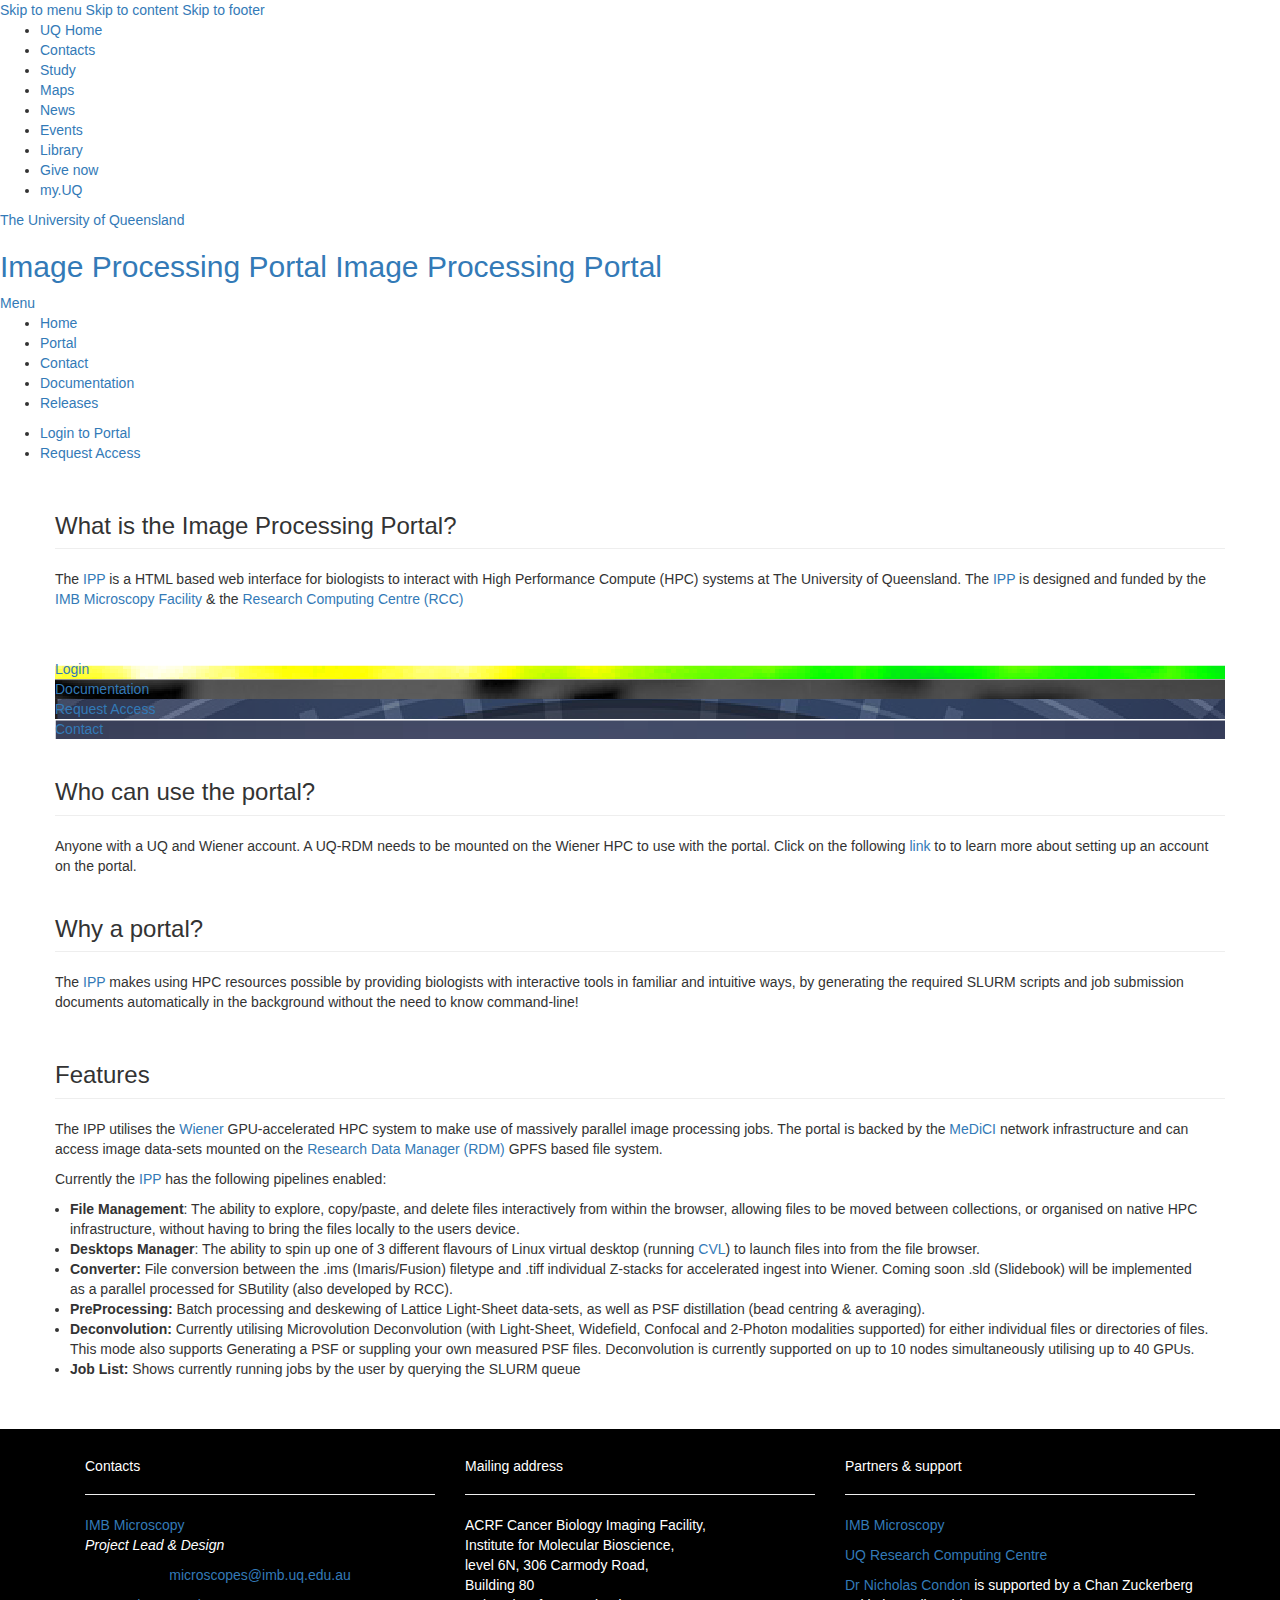
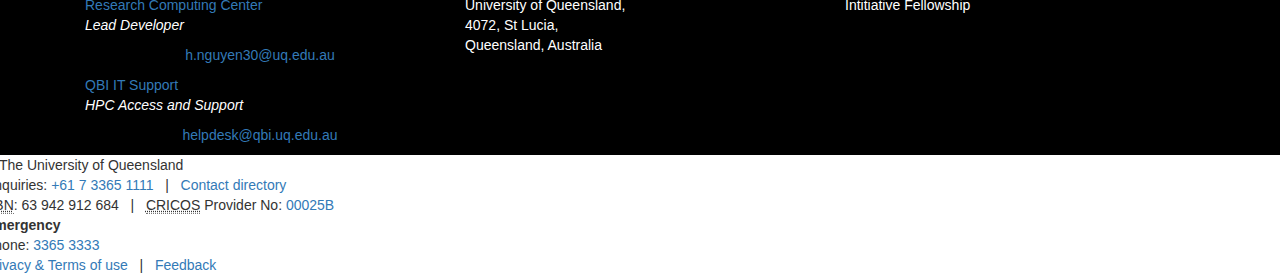
==== commit 93cb90cb: "fix issue #95 correct layout for different screen width" ====
--- a/index.html
+++ b/index.html
@@ -18,50 +18,32 @@
 <link rel="shortcut icon" href="https://web-publishing.uq.edu.au/sites/all/themes/custom/uq_standard/favicon.ico" type="image/vnd.microsoft.icon" />
 <meta name="viewport" content="width=device-width,initial-scale=1" />
 <title>Image Processing Portal - The University of Queensland, Australia</title>
-<!--link type="text/css" rel="stylesheet" href="https://static.uq.net.au/v1/fonts/Roboto/roboto.css" media="all" />
+<link type="text/css" rel="stylesheet" href="https://static.uq.net.au/v6/fonts/Roboto/roboto.css" media="all" />
 <style type="text/css" media="all">
-@import url("https://web-publishing.uq.edu.au/sites/all/themes/custom/uq_standard/css/styles.css?olt1wp");
+@import url("https://web-publishing.uq.edu.au/sites/all/themes/custom/uq_standard/css/styles.css?r2a071");
 </style>
 <style type="text/css" media="print">
-@import url("https://web-publishing.uq.edu.au/sites/all/themes/custom/uq_standard/css/print.css?olt1wp");
-</style-->
-
+@import url("https://web-publishing.uq.edu.au/sites/all/themes/custom/uq_standard/css/print.css?r2a071");
+</style>
+<!--
 <style type="text/css" media="all">
-@import url("style/uq/css/styles.css");
+@import url("/style/uq/css/styles.css");
 </style>
 <style type="text/css" media="print">
-@import url("style/uq/css/print.css");
+@import url("/style/uq/css/print.css");
 </style>
-
-<style>
-  #overlay{
-      position: absolute;
-      padding: 0;
-      top: 350px;
-      left: 0;
-      width: 100%;
-      height: 80px;
-      background-color: Transparent;
-      opacity: 1;
-      transition: opacity .5s;
-      z-index: 0;
-    }
-
-    button {
-      background: none;
-      border: 2px solid white;/* this is for button border*/
-      position: relative;
-      height: 80px;
-      font-size: 25px;
-      font-weight: bold;
-    }
-
-    
-
-  </style>
+-->
   
 </head>
-<div class="skip-link"> <a href="#main-menu" class="element-invisible element-focusable">Skip to menu</a> <a href="#main-content" class="element-invisible element-focusable">Skip to content</a> <a href="#site-footer" class="element-invisible element-focusable">Skip to footer</a> </div>
+
+
+<body html not-front not-logged-in no-sidebars page-node node-type-uq-basic-page basic-page>
+
+<div class="skip-link">
+  <a href="#main-menu" class="element-invisible element-focusable">Skip to menu</a>
+  <a href="#main-content" class="element-invisible element-focusable">Skip to content</a>
+  <a href="#site-footer" class="element-invisible element-focusable">Skip to footer</a>
+</div>
 <div class="site-header">
   <div class="site-header__global-menu">
     <div class="global-menu hide-for-small-only">
@@ -79,35 +61,55 @@
     </div>
   </div>
   <div class="site-header__content">
-    <div class="columns medium-11 large-8"> <a href="https://www.uq.edu.au/" title="UQ Homepage" class="uq-logo">The University of Queensland</a>
-      <h2 class="site-title has-2-lines"><a class="site-title__link" rel="home" title="Image Processing Portal" href="https://uq.edu.au/">Image Processing Portal<br>
-        </a></h2>
-    </div>
-  </div>
-</div>
-  <div class="navigation">
-    <div class="region region-navigation">
-      <div id="block-system-main-menu" class="block block-system block-menu main-menu">
-        <ul class="menu" id="main-menu">
-          <li class="leaf"><a id="home-btn" href="#" title="home" class="menu__link active">Home</a></li>
-          <li class="leaf"><a id="portal-btn" href="/portal/" title="portal" class="menu__link">Portal</a></li>
-          <li class="leaf"><a id="contact-btn" href="#contact" title="contact" class="menu__link">Contact</a></li>
-          <li class="leaf"><a id="support-btn" target="_blank" href="https://uq-rcc.github.io/ipp-docs/" title="support" class="menu__link">Documentation</a></li>
-          <li class="leaf"><a id="releases-btn" target="_blank" href="https://github.com/UQ-RCC/ipp/releases" title="releases" class="menu__link">Releases</a></li>
-        </ul>
-      </div>
-    </div>
-  </div>
-
-  <div class="panel-pane__content">
-    <div class="hero-banner--thin light-palette hero-banner hero-banner--background-image" style="background-image:url(&quot;images/microscopy/facilities-hero1.jpg&quot;)">
-      <div id="overlay" align="center">
-        <button onclick="window.location.href='/portal/'">Login to Portal</button>
-        <button onclick="window.open('https://uq-rcc.github.io/ipp-docs/#/access')">Request Access</button>
-      </div>
-    </div>
-  </div>
-  
+    <div class="columns medium-11 large-8"> 
+      <a href="https://www.uq.edu.au/" title="UQ Homepage" class="uq-logo">The University of Queensland</a>
+      <h2 class="site-title">
+        <a class="site-title__link" rel="home" title="Image Processing Portal" href="https://uq.edu.au/">
+          <span class="hide-for-small-only">Image Processing Portal</span>
+          <span class="show-for-small-only">Image Processing Portal</span>
+        </a>
+      </h2>
+    </div>
+  </div>
+</div>
+<div class="navigation">
+  <div class="region region-navigation">
+    <div id="main-menu" class="block block-system block-menu main-menu">
+      <div class="main-menu__mobile-menu hide-for-large-up">
+        <a href="#" class="main-menu__mobile-menu-link icon icon-bars icon--prefix" title="Menu">Menu</a>
+      </div>
+
+      <ul class="menu">
+        <li class="leaf"><a id="home-btn" href="#" title="home" class="menu__link active">Home</a></li>
+        <li class="leaf"><a id="portal-btn" href="/portal/" title="portal" class="menu__link">Portal</a></li>
+        <li class="leaf"><a id="contact-btn" href="https://uq-rcc.github.io/ipp-docs/#/contact" title="contact" class="menu__link" target="blank">Contact</a></li>
+        <li class="leaf"><a id="support-btn" target="_blank" href="https://uq-rcc.github.io/ipp-docs/" title="support" class="menu__link">Documentation</a></li>
+        <li class="leaf"><a id="releases-btn" target="_blank" href="https://github.com/UQ-RCC/ipp/releases" title="releases" class="menu__link">Releases</a></li>
+      </ul>
+    </div>
+  </div>
+</div>
+
+<div class="panel-pane__content">
+  <div class="hero-banner--thin light-palette hero-banner hero-banner--background-image" style="background-image:url(&quot;images/microscopy/facilities-hero1.jpg&quot;)">
+    <!--div id="overlay" align="center">
+      <button onclick="window.location.href='/portal/'">Login to Portal</button>
+      <button onclick="window.open('https://uq-rcc.github.io/ipp-docs/#/access')">Request Access</button>
+    </div-->
+    <div class="hero-banner__container">
+      <div class="hero-banner__content">
+        <div class="hero-banner__body">
+          <div class="item-list">
+            <ul class="hero-banner__buttons small-block-grid-1 large-block-grid-3">
+              <li class="first"><a href="/portal/">Login to Portal</a></li>
+              <li class=" last"><a href="https://uq-rcc.github.io/ipp-docs/#/access">Request Access</a></li>
+            </ul>
+          </div>
+        </div>
+      </div>
+    </div>
+  </div>
+</div>
 
 <div class="page" style="margin-bottom: 50px;">
   <div class="container">
@@ -171,7 +173,7 @@
 
       
       <div class="column large-3 medium-6">
-        <a class="card__primary-link" href="#contact">
+        <a class="card__primary-link" href="https://uq-rcc.github.io/ipp-docs/#/contact" target="blank">
           <div class="entity entity-paragraphs-item paragraphs-item-card-custom card--square card card--background-image" style="background-image: url('images/cardimages/contact.png')">     
             <div class="card__header"></div>
             <div class="card__body">
@@ -313,6 +315,7 @@
 <script src="js/jquery.js"></script>
 <!-- Bootstrap Core JavaScript -->
 <script src="js/bootstrap.min.js"></script>
+<script type="text/javascript" src="/style/uq/js/uq_standard_main-menu.js"></script>
 <!-- Script to Activate the Carousel -->
 <script>
 $('.carousel').carousel({
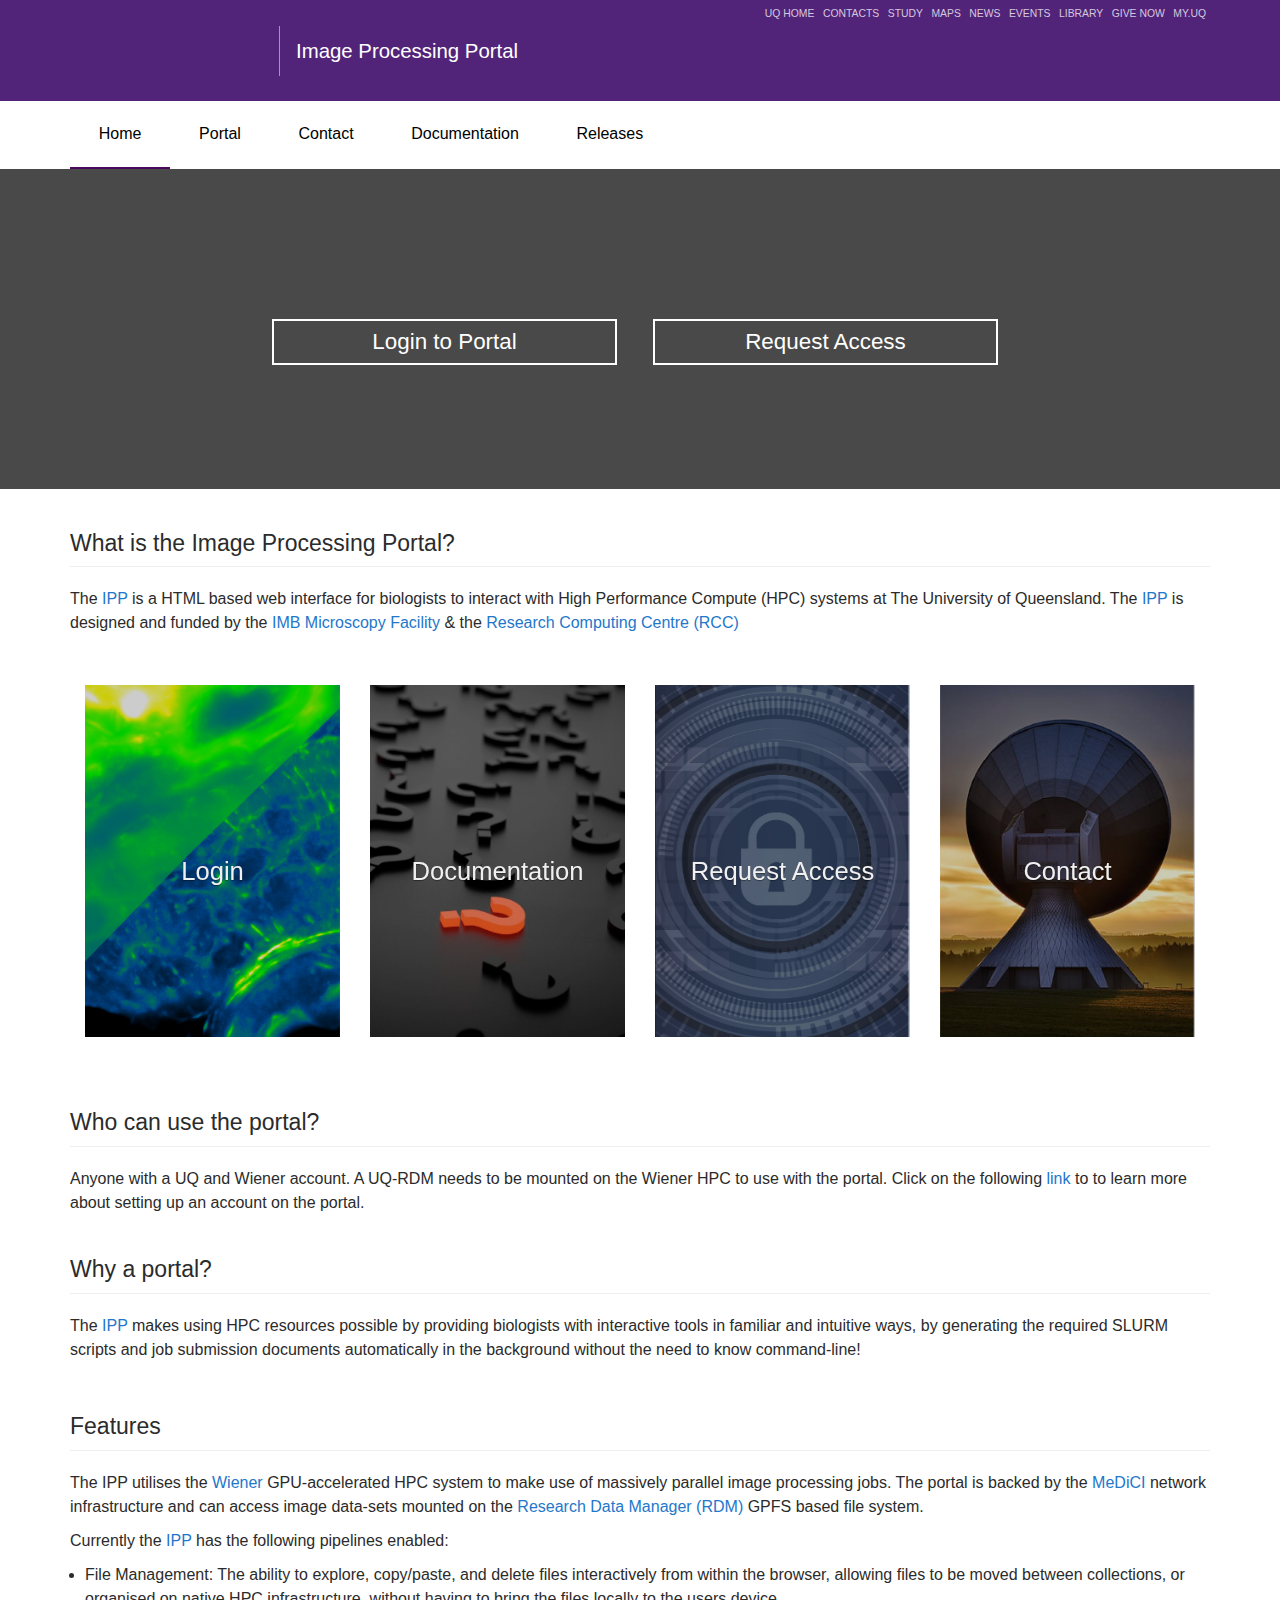
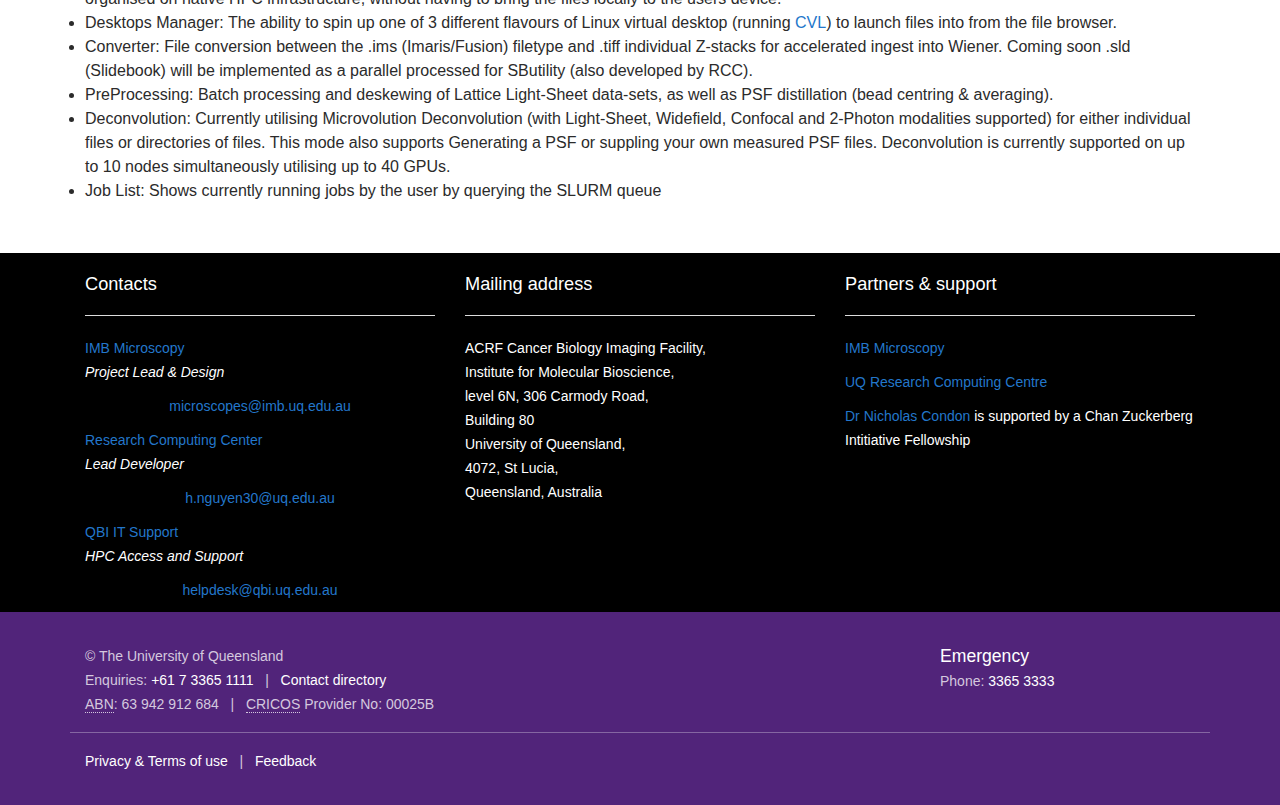
==== commit cc26d842: "issue #95 fix menu icon" ====
--- a/index.html
+++ b/index.html
@@ -19,20 +19,20 @@
 <meta name="viewport" content="width=device-width,initial-scale=1" />
 <title>Image Processing Portal - The University of Queensland, Australia</title>
 <link type="text/css" rel="stylesheet" href="https://static.uq.net.au/v6/fonts/Roboto/roboto.css" media="all" />
+<!--
 <style type="text/css" media="all">
 @import url("https://web-publishing.uq.edu.au/sites/all/themes/custom/uq_standard/css/styles.css?r2a071");
 </style>
 <style type="text/css" media="print">
 @import url("https://web-publishing.uq.edu.au/sites/all/themes/custom/uq_standard/css/print.css?r2a071");
 </style>
-<!--
+-->
 <style type="text/css" media="all">
 @import url("/style/uq/css/styles.css");
 </style>
 <style type="text/css" media="print">
 @import url("/style/uq/css/print.css");
 </style>
--->
   
 </head>
 
